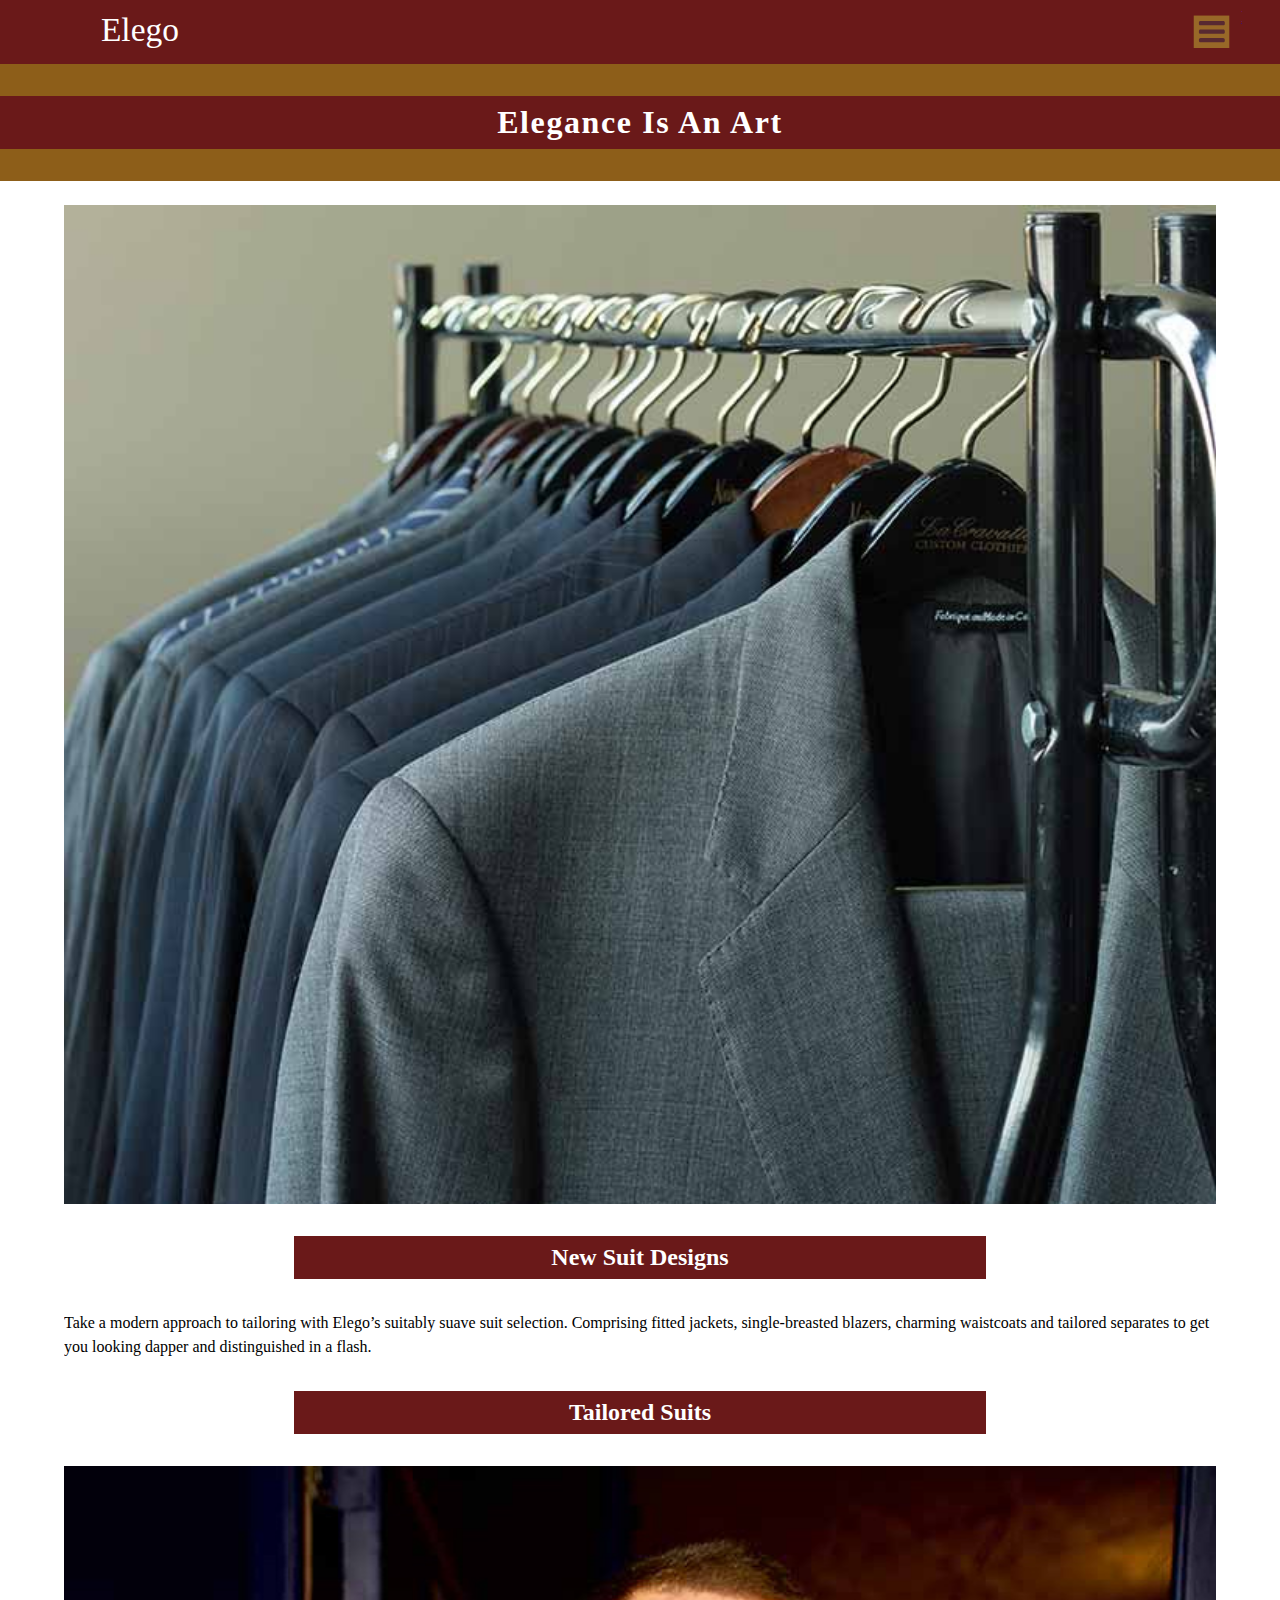
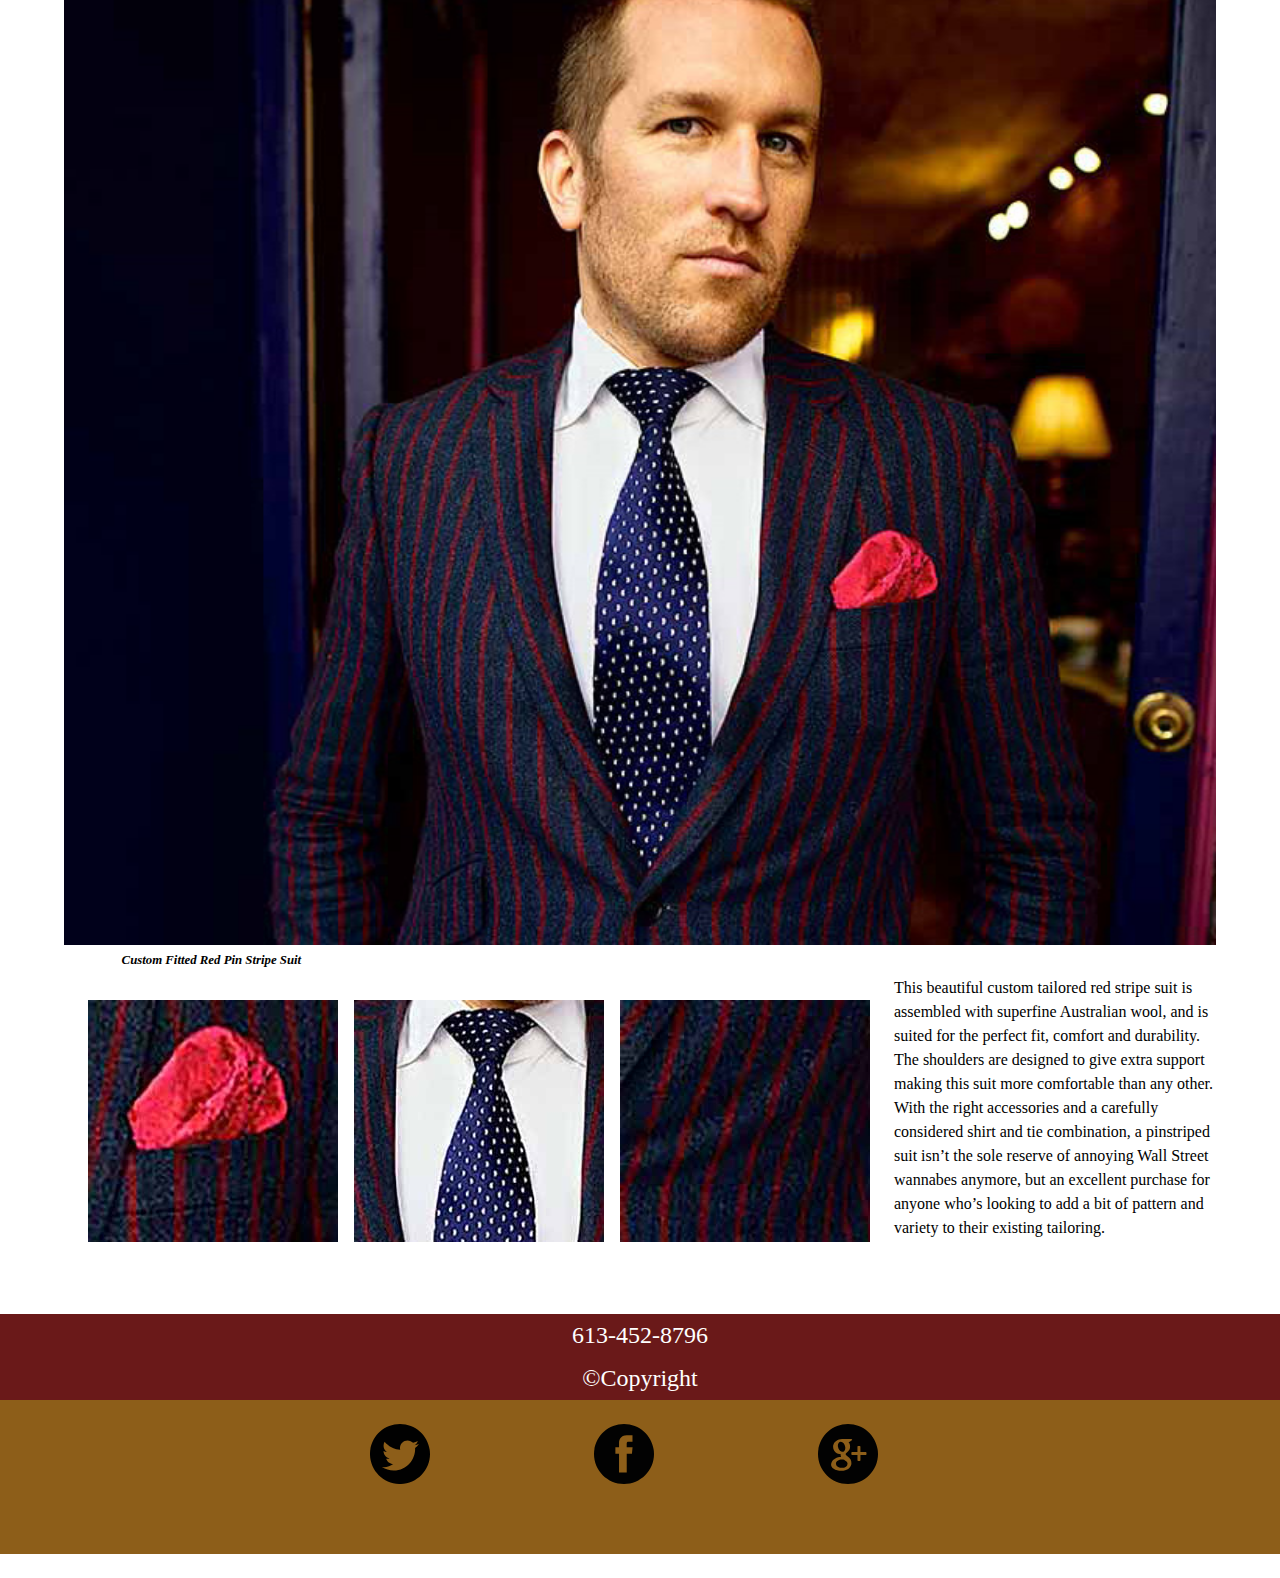
==== index.html @ c823d90d "assignment3" ====
<!DOCTYPE html>
<html lang="en-ca">
<head>
	<meta charset="utf-8">
	<title>Elego</title>
	<meta name="viewport" content="width=device-width,initial-scale=1">
    <link href="css/general.css" rel="stylesheet">
</head>    
<body>
    
     <header> 
         <a href="index.html">
            <img src="images/logo.svg" alt="elego logo" class="logo">
         <a/>
             
          <a href="#nav" class="nav-btn" data-state="inactive">Navigate</a> 
	
		<nav class="nav-top">	
            <ul>
				<li><a href="products-page.html">Products Page</a></li>
				<li><a href="company-page.html">About Us</a></li>
			</ul>
        </nav>  
    </header>
         
	<div class="billboard">
		
        <h1>Elegance Is An Art</h1>
	
    </div>
    
    <article>
        
      <img src= "images/suits.jpg" alt="Suits">
        
        <h2>New Suit Designs</h2>
          
        <p>Take a modern approach to tailoring with Elego’s suitably suave suit selection. Comprising fitted jackets, single-breasted blazers, charming waistcoats and tailored separates to get you looking dapper and distinguished in a flash.</p>
        
    <h3>Tailored Suits</h3>

    <img src= "images/model.jpg" alt="Model">
     <figcaption><em><strong>Custom Fitted Red Pin Stripe Suit</strong></em></figcaption>  
        
        <ul class="unit grid detail-shots">
            <li class="unit unit-s-1-3 gutter"><img class="img-flex" src="images/detail-shot1.jpg" alt="detail-shot1"></li>
            <li class="unit unit-s-1-3 gutter"><img class="img-flex" src="images/detail-shot2.jpg" alt="detail-shot2r"></li>
            <li class="unit unit-s-1-3 gutter"><img class="img-flex" src="images/detail-shot3.jpg" alt="detail-shot3"></li>
        </ul>
        
        <P> This beautiful custom tailored red stripe suit is assembled with superfine Australian wool, and is suited for the perfect fit, comfort and durability. The shoulders are designed to give extra support making this suit more comfortable than any other. With the right accessories and a carefully considered shirt and tie combination, a pinstriped suit isn’t the sole reserve of annoying Wall Street wannabes anymore, but an excellent purchase for anyone who’s looking to add a bit of pattern and variety to their existing tailoring.</P>
        
        </article>
   <footer>

       <ul class="info">
       
        <li>613-452-8796</li>
        <li>©Copyright</li>
    
        </ul>
        
    <div class="social-media-box">
        <a href="http://www.twitter.com"><img class="social-media" src= "images/twitter-logo.svg" alt="social-media"></a>
        <a href= "http://www.facebook.com"><img src= "images/facebook-logo.svg" alt="social-media" class="social-media"></a>
        <a href= "http://www.googleplus.com"><img src= "images/googleplus-logo.svg" alt="social-media" class="social-media"></a>
    </div>

    </footer>
    
         <script src="js/toggle.js"></script>
    
</body>
</html>
---- css/general.css ----
@charset "utf-8";

@-moz-viewport { width: device-width; scale: 1; }
@-ms-viewport { width: device-width; scale: 1; }
@-o-viewport { width: device-width; scale: 1; }
@-webkit-viewport { width: device-width; scale: 1; }
@viewport { width: device-width; scale: 1; }

* {
	-moz-box-sizing: border-box;
	-webkit-box-sizing: border-box;
	box-sizing: border-box;
}

html {
	-moz-text-size-adjust: 100%;
	-ms-text-size-adjust: 100%;
	-webkit-text-size-adjust: 100%;
	text-size-adjust: 100%;
    font-size: 100%;
    font-family: Georgia, Times, serif;
}

img {
	width: 100%;
    display: block;
}

body {
    margin: 0rem;
    padding: 0; 
}

article {
    margin: 1.5rem 5%;
    padding: 0;
    overflow: hidden;   
}

header {
    overflow: hidden;
    background-color: #6A1919;
    
}

.logo {
    height: 4rem;
    width: auto;
    background-color: #6A1919;
    padding: 0;
    margin: 0 5%;  
}

.billboard {
    overflow: hidden;
    background-color: #8D5E19; 
}

p {
    line-height: 1.5rem;
    margin: 0 0 1.5rem;
    font-size: 1rem;
}

h1 { 
    margin: 2rem 0;
    background-color: #6A1919;
    font-size: 2.rem;
    letter-spacing: .1rem;
    padding: .5rem 11.1%;
    color: white;  
    text-align: center;
}

figure {
    margin: 0 auto 1.5rem;
     width: 100%;
}
 
figcaption {
    font-size: .80rem;
    margin: .5rem 5%;  
}

h2 {
    background-color: #6A1919;
    font-size: 1.5rem;
    margin: 2rem 20%;
    color: white; 
    text-align: center;
    padding: .5rem 5%;
}

h3 { 
    background-color: #6A1919;
    font-size: 1.5rem;
    margin: 2rem 20%;
    color: white;
    text-align: center;
    padding: .5rem 5%;
}

h4 { 
    background-color: #6A1919;
    font-size: 1.5rem;
    margin: 2rem 20%;
    color: white;
    text-align: center;
    padding: .5rem 5%;
}

h5 { 
    background-color: #6A1919;
    font-size: 1.5rem;
    margin: 2rem 20%;
    color: white;
    text-align: center;
    padding: .5rem 5%;
}

h6 { 
    background-color: #6A1919;
    font-size: 1.5rem;
    margin: 2rem 20%;
    color: white;
    text-align: center;
    padding: .5rem 5%;
}

summary {
     background-color: black;
     color: white;
     margin: 1.5rem;
}

.nav-btn,
.nav-btn:link,
.nav-btn:visited {
	height: 4rem;
    width: 4rem; 
	overflow: hidden;
    position: absolute;
    top: .5rem;
    right: 3%;
	background: transparent url("../images/icon-nav.svg") no-repeat 0 0;
	text-indent: 100%;
	white-space: nowrap; 
}

.nav-top {
	max-height: 0; 
    background-color: black;
	-moz-transition: all 250ms linear;
	-o-transition: all 250ms linear;
	-webkit-transition: all 250ms linear;
	transition: all 250ms linear;
}

.nav-top[data-state="expanded"] {
	max-height: 14rem; 
}

.nav-top ul { 
	margin: 0;
    padding: 1.5rem 1rem;
    list-style-type: none;
}

.nav-top a,
.nav-top a:link,
.nav-top a:visited {
	display: block;
	font-size: 1.6rem;
    padding: .875rem 5%;
	color: white;
	text-decoration: none;
    
}

.social-media {
    width: 60px;
    padding: 0;
    margin: 1.5rem 7.5% 1.5rem 5%;
    display: inline-block;
}

.social-media:nth-child(3){
    float: right;
}

.social-media-box {
    text-align:center;
}

.info {
    text-align: center;
    list-style: none;
    padding: 0;
    margin: 0;
}

.info li {
    background-color: #6A1919;
    font-size: 1.5rem;
    color: white;
    text-align: center;
    padding: .5rem 5%
}
    
footer {
    background-color:#8D5E19;
    /*overflow:hidden;*/
    margin: 1.5rem auto;
    height: 15rem;
}

ul {
    padding:0;
    margin:0;
    padding: 0 1rem;
    padding-bottom: 1.5rem;
}

.unit {
    display:block;
    float:left;
    position:relative;
    width: auto;
}

.unit-s-1 {
    width: 100%;   
}

.unit-s-1-2 {
    width: 50%;   
}


.unit-s-1-3 {
    width: 33.333%;
}

.gutter {
    padding: 1.5rem .5rem;
}

.desc-img {
    width: 100%;
    position:relative;
}

.img-flex {
    width:100%;
}

.description {
    bottom: 0rem;
    right: 0;
    left: 0;
    position:absolute;
    width: 100%;
    color: #fff;
    text-align:center;
    background-color:rgba(0,0,0,.6);
    -webkit-margin-before: 0;
    -webkit-margin-after: 0;
    -webkit-margin-start: 0px;
    -webkit-margin-end: 0px;
}

.featured {
    clear: both;
}
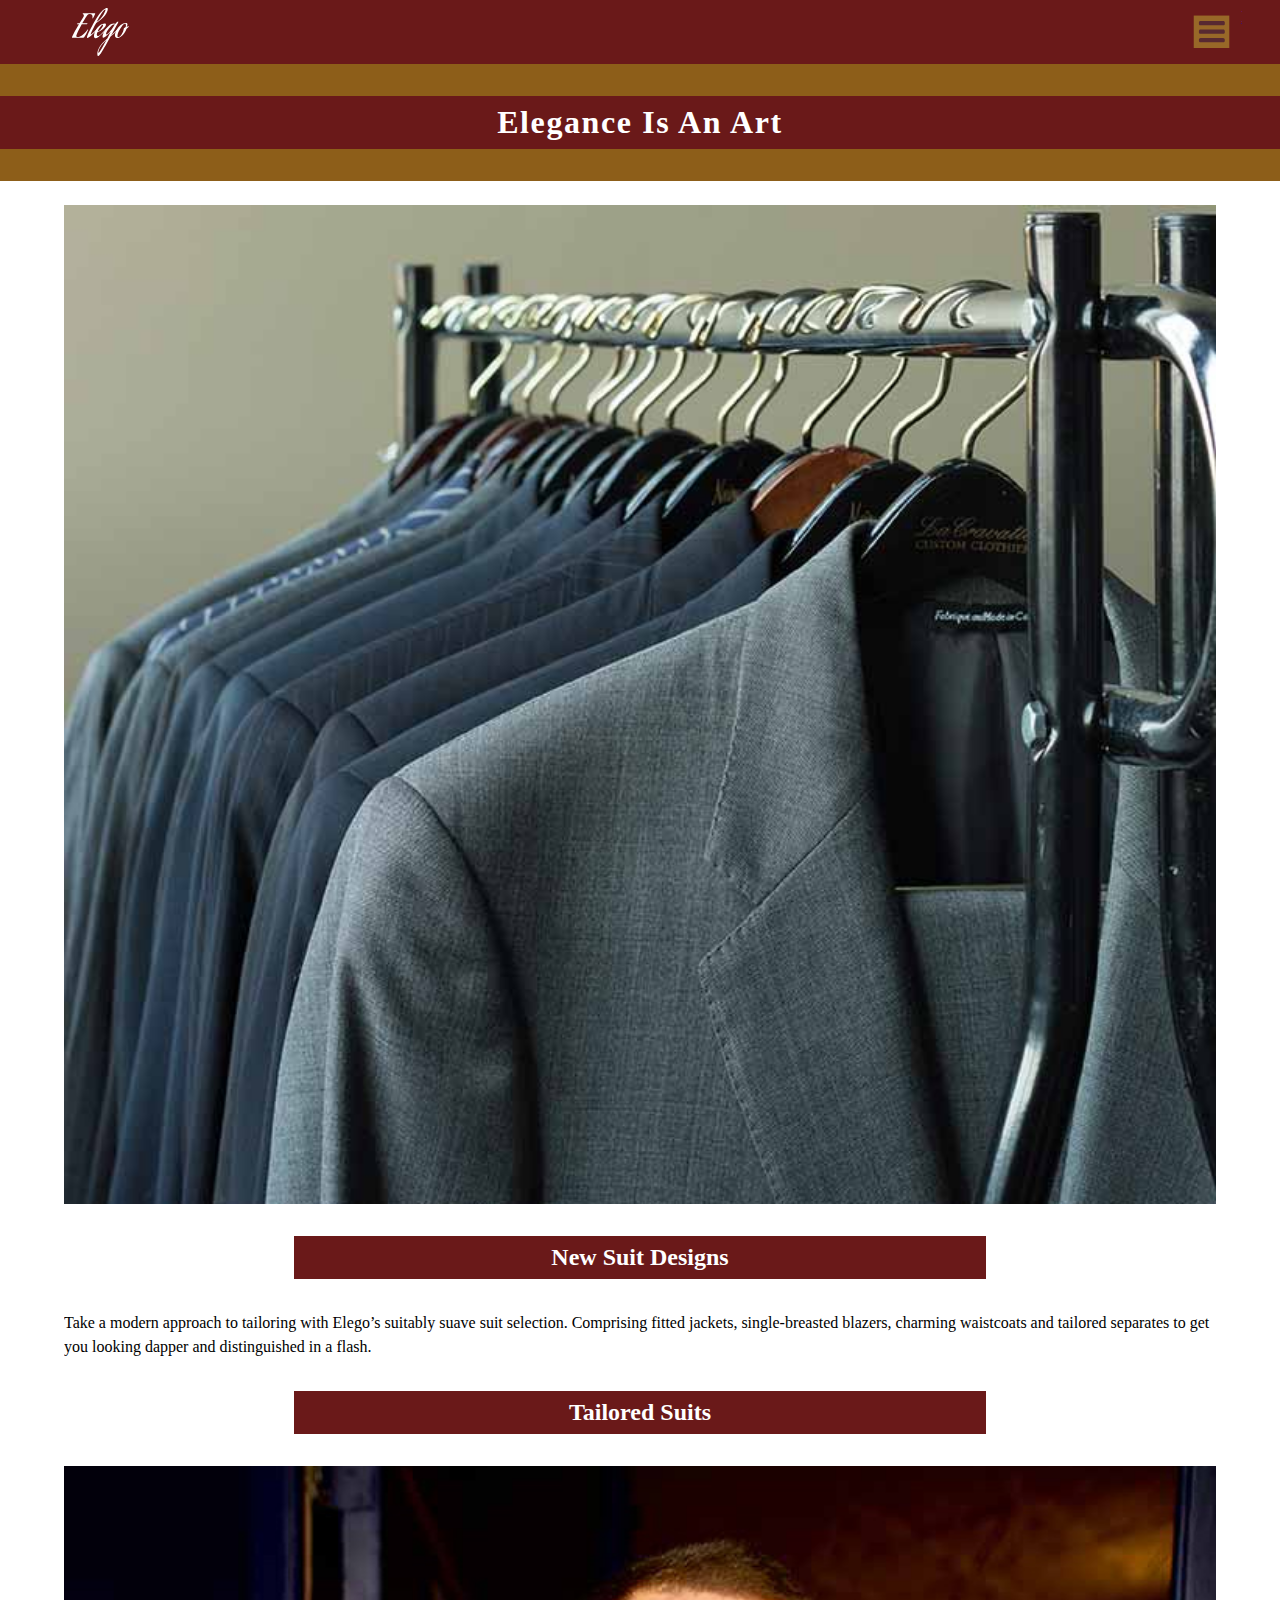
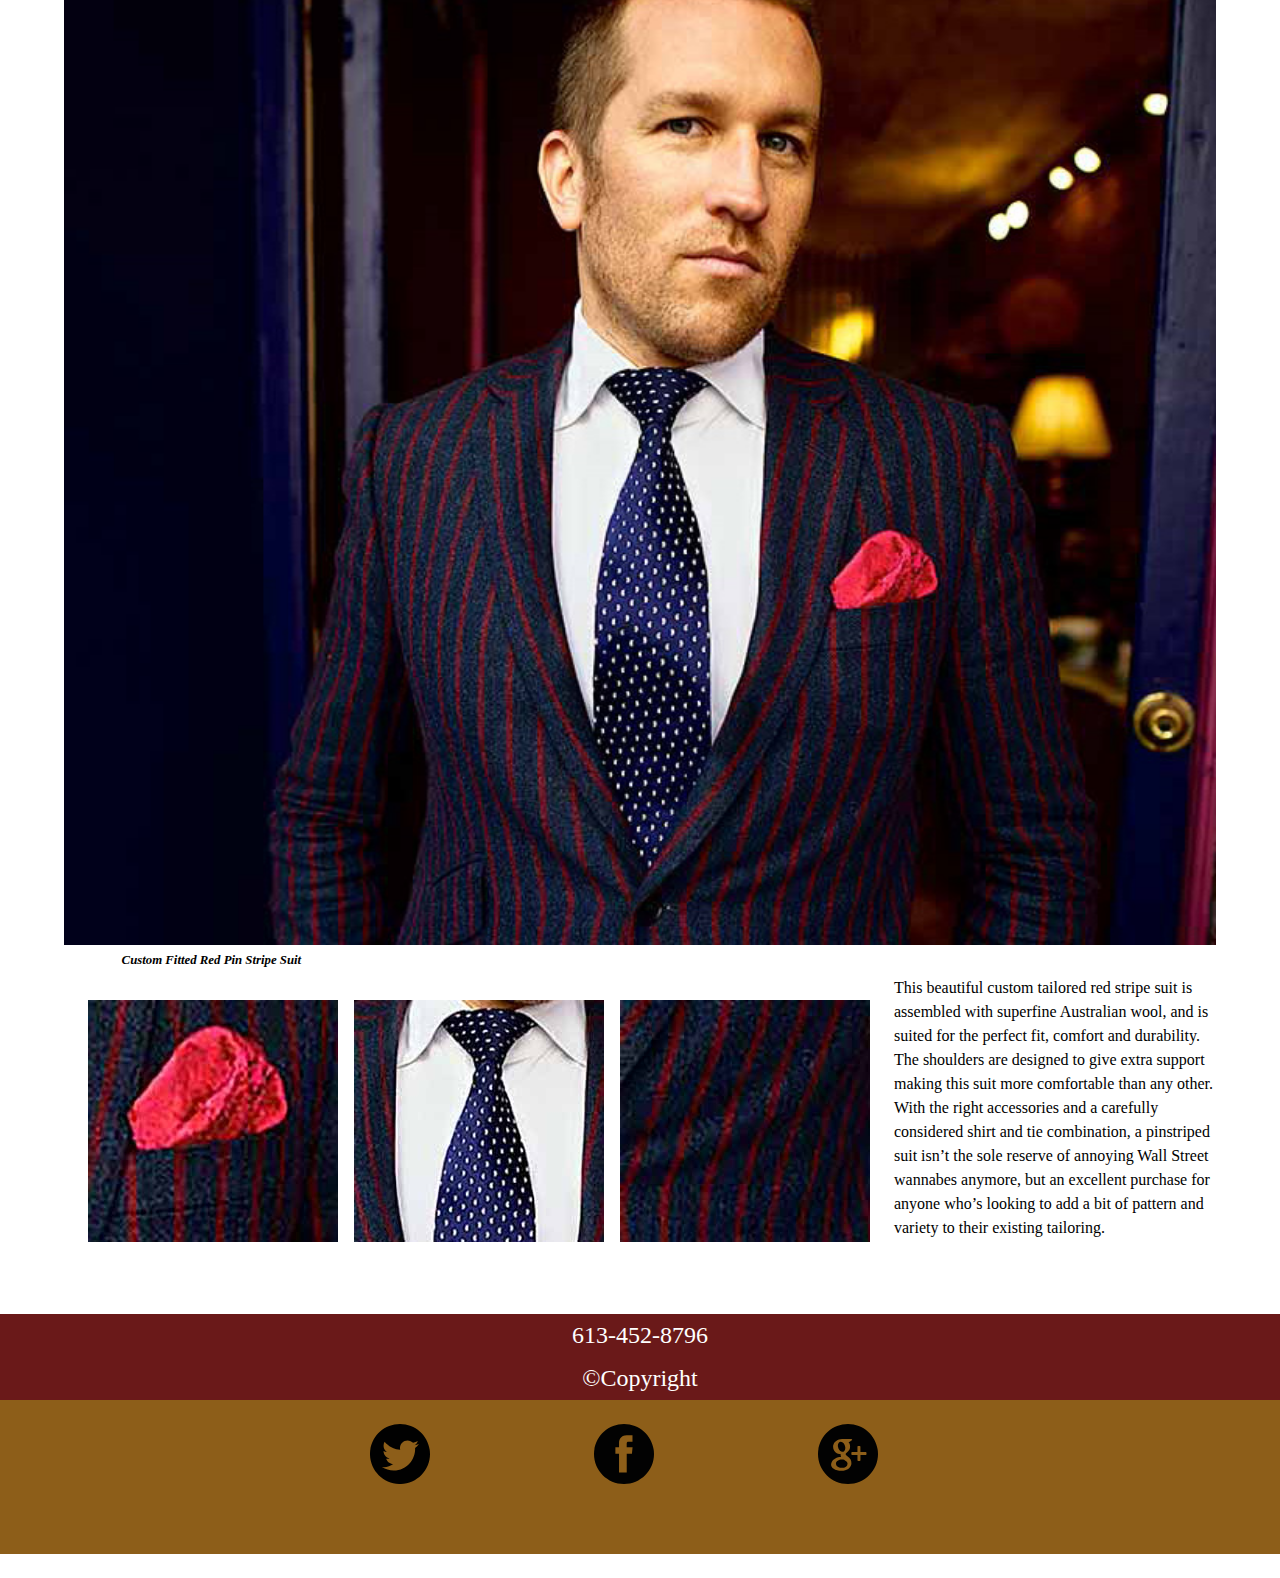
==== commit 997a435b: "assignment3" ====
--- a/index.html
+++ b/index.html
@@ -10,7 +10,7 @@
     
      <header> 
          <a href="index.html">
-            <img src="images/logo.svg" alt="elego logo" class="logo">
+            <img src= "images/logo.svg" alt="elego logo" class="logo">
          <a/>
              
           <a href="#nav" class="nav-btn" data-state="inactive">Navigate</a> 
--- a/css/general.css
+++ b/css/general.css
@@ -39,15 +39,14 @@
 
 header {
     overflow: hidden;
-    background-color: #6A1919;
-    
+    background-color: #6A1919;    
 }
 
 .logo {
     height: 4rem;
     width: auto;
     background-color: #6A1919;
-    padding: 0;
+    padding: .5rem;
     margin: 0 5%;  
 }
 
@@ -209,7 +208,6 @@
     
 footer {
     background-color:#8D5E19;
-    /*overflow:hidden;*/
     margin: 1.5rem auto;
     height: 15rem;
 }
@@ -235,7 +233,6 @@
 .unit-s-1-2 {
     width: 50%;   
 }
-
 
 .unit-s-1-3 {
     width: 33.333%;
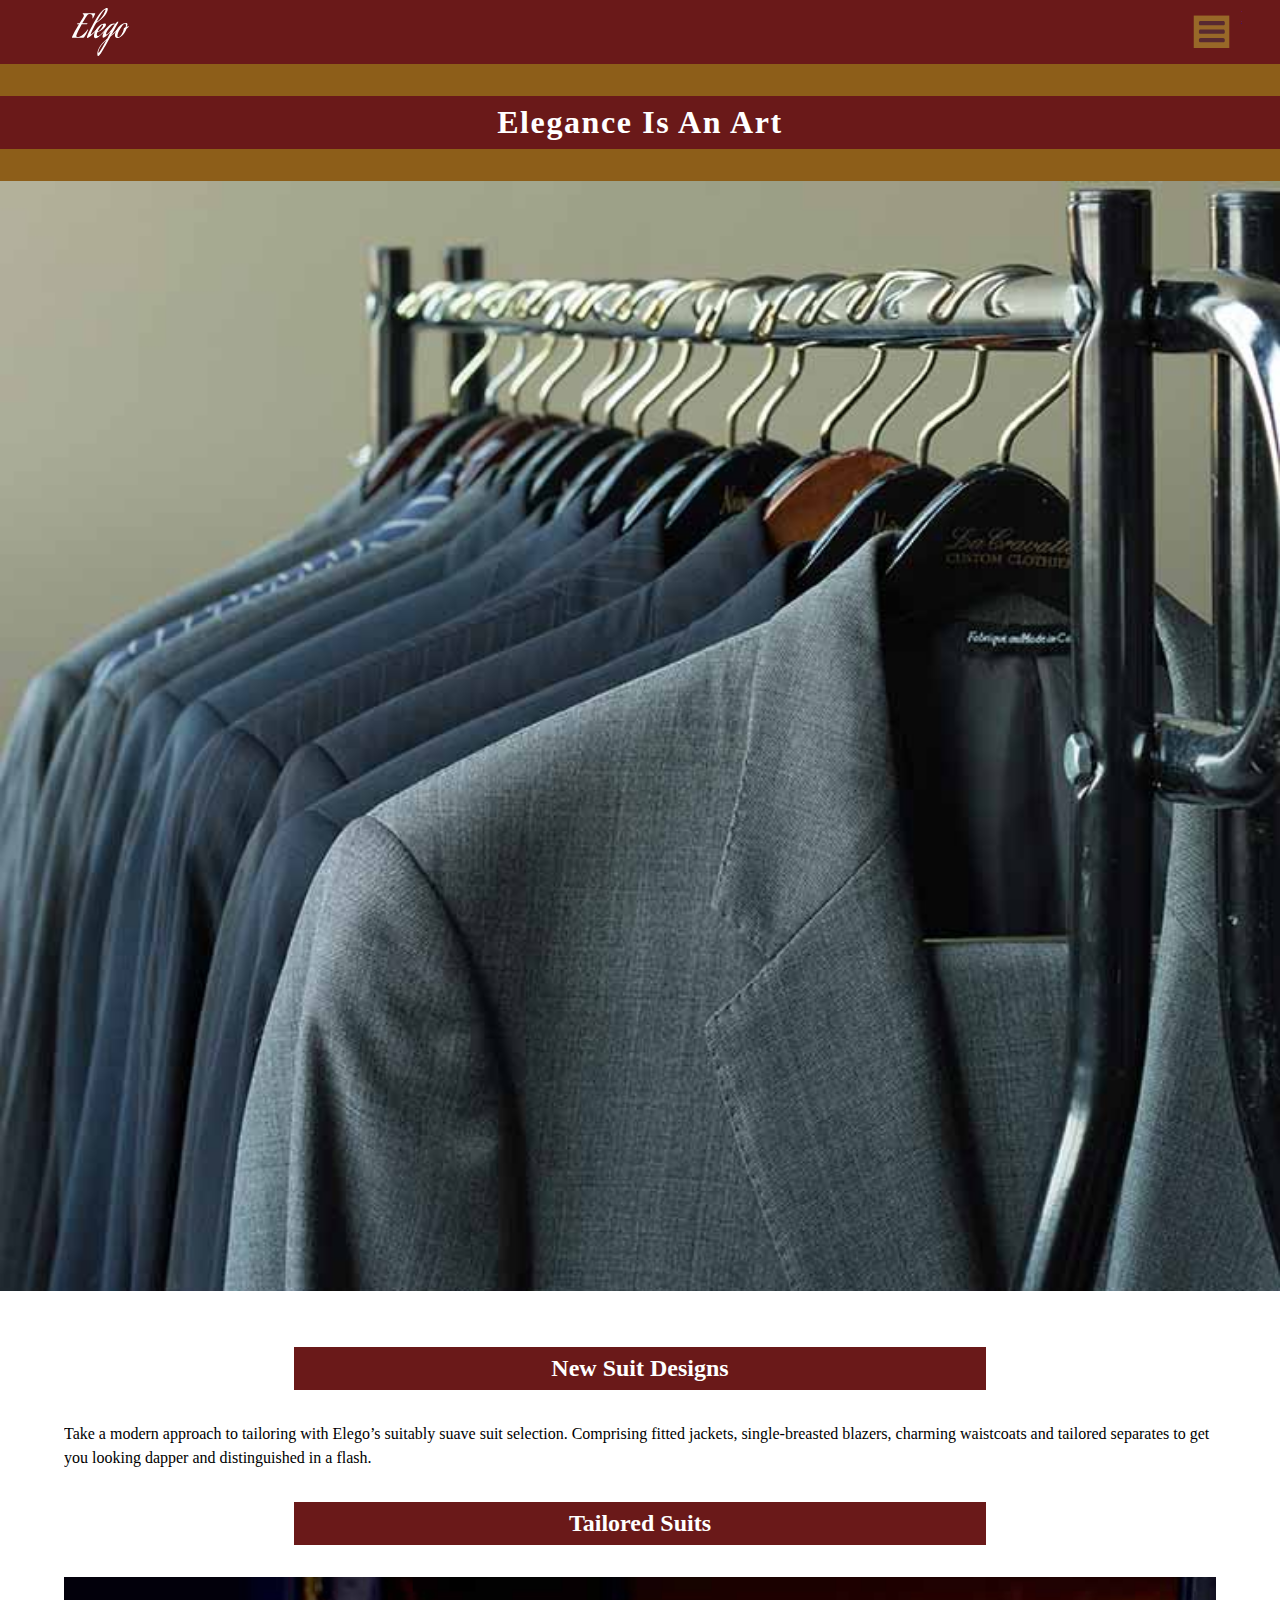
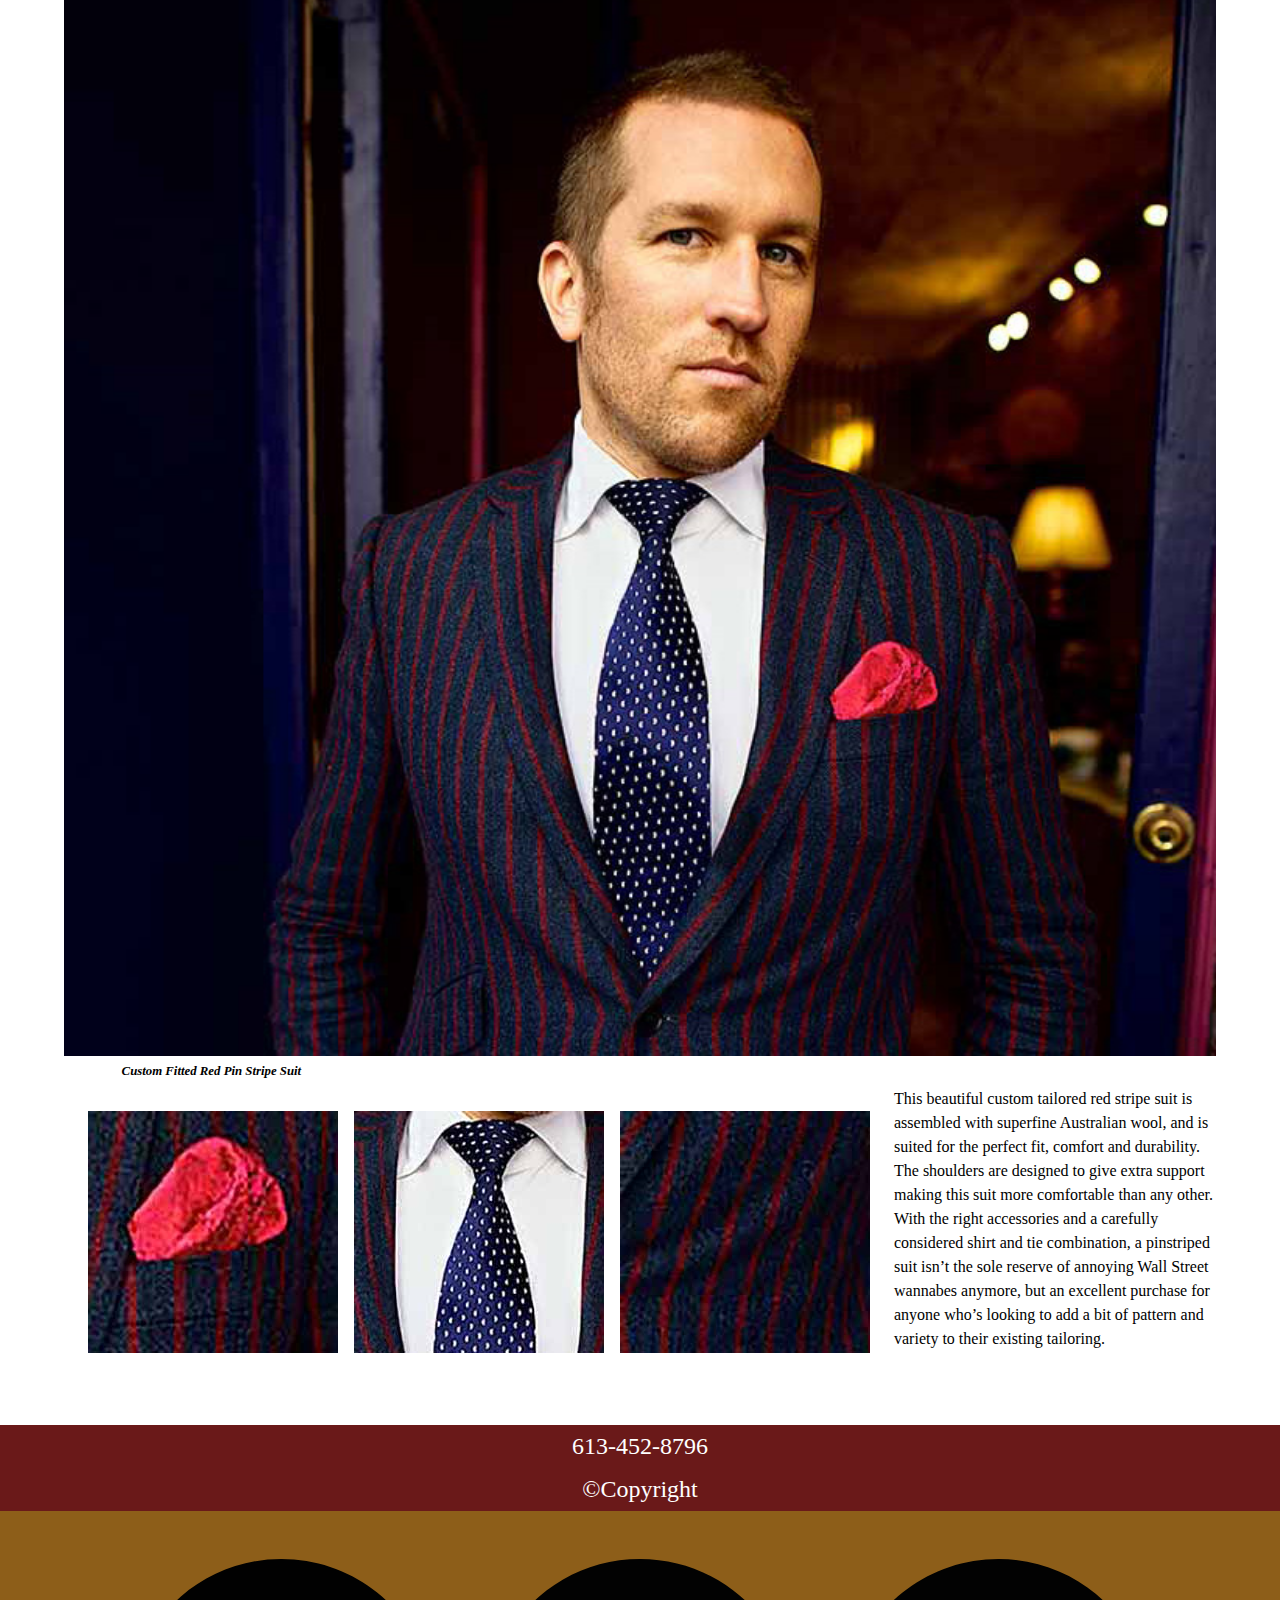
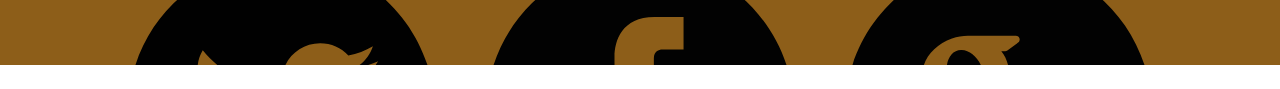
==== commit be86d65f: "assignment3" ====
--- a/index.html
+++ b/index.html
@@ -29,9 +29,9 @@
 	
     </div>
     
-    <article>
-        
-      <img src= "images/suits.jpg" alt="Suits">
+    <img src= "images/suits.jpg" alt="Suits">
+         
+        <article>
         
         <h2>New Suit Designs</h2>
           
@@ -48,22 +48,21 @@
             <li class="unit unit-s-1-3 gutter"><img class="img-flex" src="images/detail-shot3.jpg" alt="detail-shot3"></li>
         </ul>
         
-        <P> This beautiful custom tailored red stripe suit is assembled with superfine Australian wool, and is suited for the perfect fit, comfort and durability. The shoulders are designed to give extra support making this suit more comfortable than any other. With the right accessories and a carefully considered shirt and tie combination, a pinstriped suit isn’t the sole reserve of annoying Wall Street wannabes anymore, but an excellent purchase for anyone who’s looking to add a bit of pattern and variety to their existing tailoring.</P>
+        <P>This beautiful custom tailored red stripe suit is assembled with superfine Australian wool, and is suited for the perfect fit, comfort and durability. The shoulders are designed to give extra support making this suit more comfortable than any other. With the right accessories and a carefully considered shirt and tie combination, a pinstriped suit isn’t the sole reserve of annoying Wall Street wannabes anymore, but an excellent purchase for anyone who’s looking to add a bit of pattern and variety to their existing tailoring.</P>
         
-        </article>
+    </article>
+         
    <footer>
 
        <ul class="info">
-       
-        <li>613-452-8796</li>
-        <li>©Copyright</li>
-    
-        </ul>
+           <li>613-452-8796</li>
+           <li>©Copyright</li>
+       </ul>
         
-    <div class="social-media-box">
-        <a href="http://www.twitter.com"><img class="social-media" src= "images/twitter-logo.svg" alt="social-media"></a>
-        <a href= "http://www.facebook.com"><img src= "images/facebook-logo.svg" alt="social-media" class="social-media"></a>
-        <a href= "http://www.googleplus.com"><img src= "images/googleplus-logo.svg" alt="social-media" class="social-media"></a>
+    <div class="social-media">
+        <a href="http://www.twitter.com"><img src= "images/twitter-logo.svg" alt="social-media"></a>
+        <a href= "http://www.facebook.com"><img src= "images/facebook-logo.svg" alt="social-media"></a>
+        <a href= "http://www.googleplus.com"><img src= "images/googleplus-logo.svg" alt="social-media"></a>
     </div>
 
     </footer>
--- a/css/general.css
+++ b/css/general.css
@@ -173,22 +173,23 @@
     padding: .875rem 5%;
 	color: white;
 	text-decoration: none;
-    
 }
 
 .social-media {
-    width: 60px;
+    padding: 3rem 10% 0;
+    overflow: hidden;
+}
+
+.social-media a {
+    float: left;
+    width: 30%;
     padding: 0;
-    margin: 1.5rem 7.5% 1.5rem 5%;
+    margin: 0 5% 0 0;
     display: inline-block;
 }
 
-.social-media:nth-child(3){
-    float: right;
-}
-
-.social-media-box {
-    text-align:center;
+.social-media a:nth-child(3){
+    margin: 0;
 }
 
 .info {
@@ -210,6 +211,7 @@
     background-color:#8D5E19;
     margin: 1.5rem auto;
     height: 15rem;
+    overflow: hidden;
 }
 
 ul {
@@ -227,7 +229,7 @@
 }
 
 .unit-s-1 {
-    width: 100%;   
+    width: 100%;
 }
 
 .unit-s-1-2 {
@@ -268,9 +270,4 @@
 
 .featured {
     clear: both;
-}
-
-
-
-
-
+}